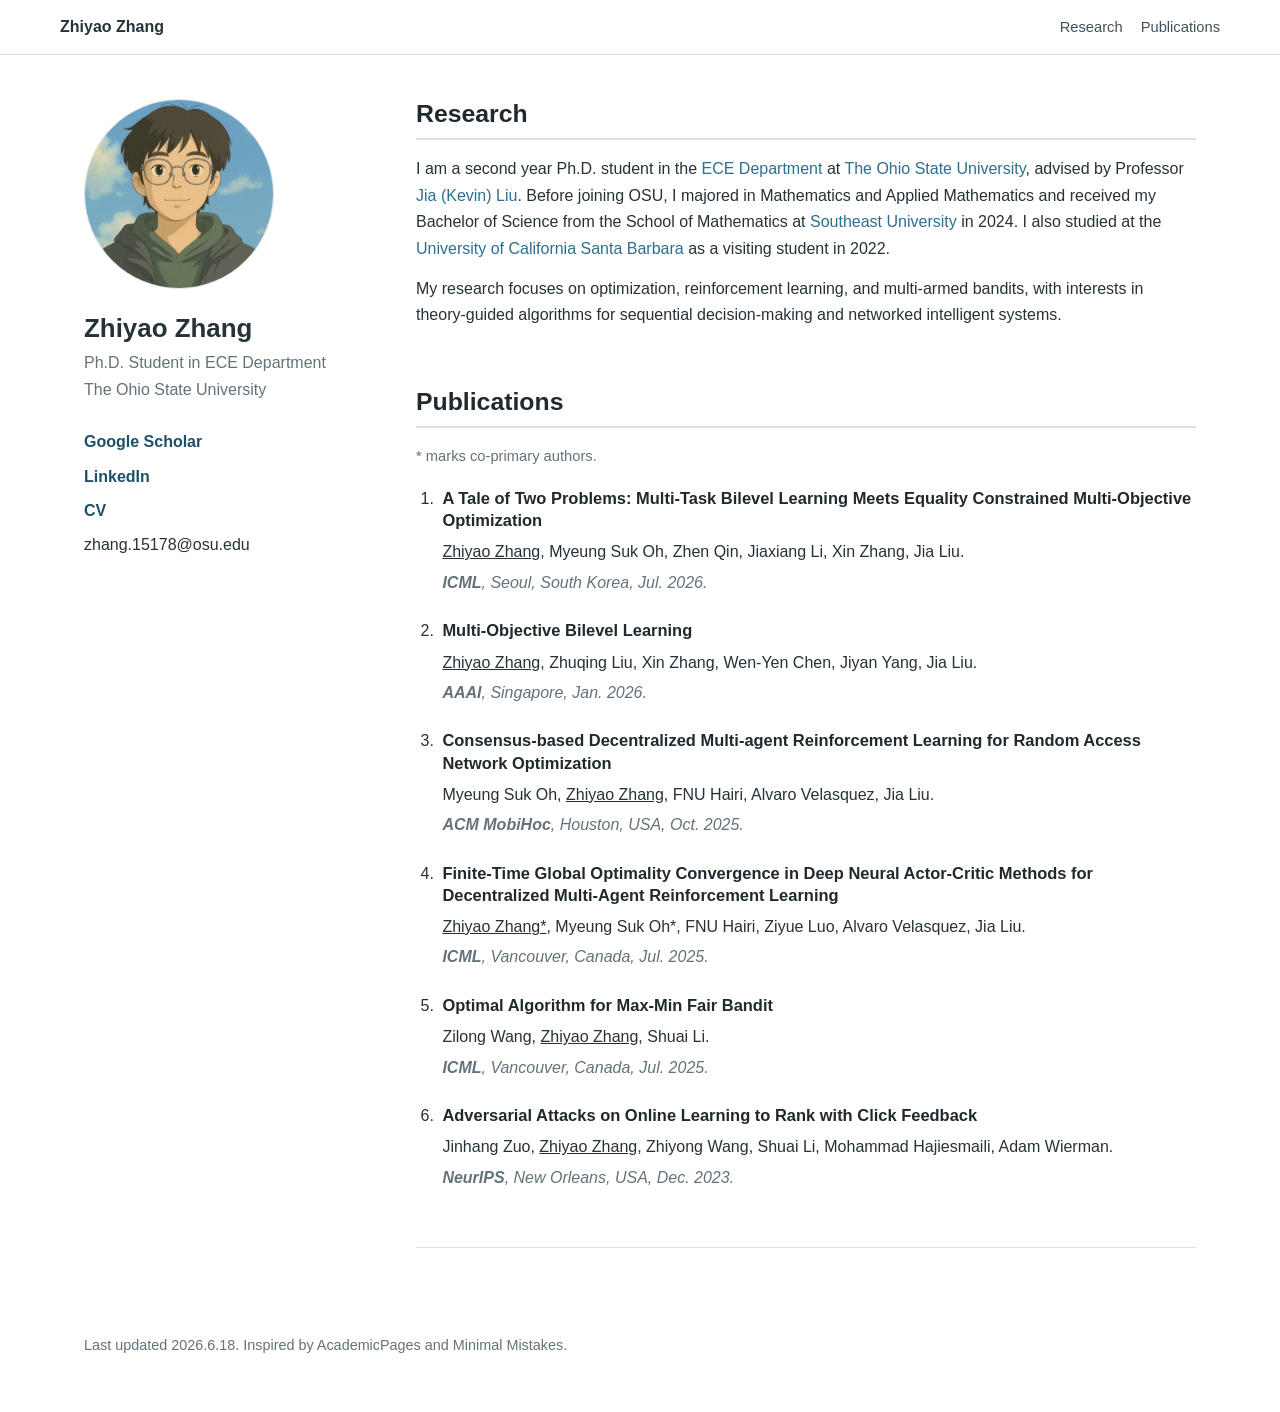
==== index.html @ c13c5237 "Change greeting from 'Hello' to 'Goodbye'" ====
<!doctype html>
<html lang="en">
  <head>
    <meta charset="utf-8">
    <meta name="viewport" content="width=device-width, initial-scale=1">
    <title>Zhiyao Zhang</title>
    <meta name="description" content="Academic homepage of Zhiyao Zhang, Ph.D. student at The Ohio State University.">
    <link rel="stylesheet" href="styles.css?v=20260618">
  </head>
  <body>
    <header class="site-header">
      <a class="brand" href="#top">Zhiyao Zhang</a>
      <nav aria-label="Primary navigation">
        <a href="#research">Research</a>
        <a href="#publications">Publications</a>
      </nav>
    </header>

    <main id="top" class="page">
      <aside class="profile" aria-label="Profile">
        <img
          class="portrait"
          src="[data-uri]"
          alt="Zhiyao Zhang"
        >
        <h1>Zhiyao Zhang</h1>
        <p class="role">Ph.D. Student in ECE Department</p>
        <p class="affiliation">The Ohio State University</p>

        <div class="profile-links">
          <a href="https://scholar.google.com/citations?user=uiGWW7kAAAAJ&hl=en">Google Scholar</a>
          <a href="http://www.linkedin.com/in/zhiyao-zhang-b09392335">LinkedIn</a>
          <a href="https://drive.google.com/file/d/1cWoQfifwnla6A6PEMswTmwXbbi5_dUFW/view?usp=sharing">CV</a>
          <span class="email" style="color: #263238; font-weight: 400;">zhang.15178@osu.edu</span>
        </div>
      </aside>

      <section class="content">
        <section id="research" class="section">
          <h2>Research</h2>
          <p>
            I am a second year Ph.D. student in the
            <a href="https://ece.osu.edu/">ECE Department</a> at
            <a href="https://www.osu.edu/">The Ohio State University</a>, advised by Professor
            <a href="https://kevinliu-osu.github.io/">Jia (Kevin) Liu</a>. Before joining OSU, I majored in
            Mathematics and Applied Mathematics and received my Bachelor of Science from the School of Mathematics at
            <a href="https://www.seu.edu.cn/">Southeast University</a> in 2024. I also studied at the
            <a href="https://www.ucsb.edu/">University of California Santa Barbara</a> as a visiting student in 2022.
          </p>
          <p>
            My research focuses on optimization, reinforcement learning, and multi-armed bandits, with interests in
            theory-guided algorithms for sequential decision-making and networked intelligent systems.
          </p>
        </section>

        <section id="publications" class="section">
          <h2>Publications</h2>
          <p class="note">* marks co-primary authors.</p>
          <ol class="publication-list">
            <li>
              <h3>A Tale of Two Problems: Multi-Task Bilevel Learning Meets Equality Constrained Multi-Objective Optimization</h3>
              <p><u>Zhiyao Zhang</u>, Myeung Suk Oh, Zhen Qin, Jiaxiang Li, Xin Zhang, Jia Liu.</p>
              <p class="venue"><strong>ICML</strong>, Seoul, South Korea, Jul. 2026.</p>
            </li>
            <li>
              <h3>Multi-Objective Bilevel Learning</h3>
              <p><u>Zhiyao Zhang</u>, Zhuqing Liu, Xin Zhang, Wen-Yen Chen, Jiyan Yang, Jia Liu.</p>
              <p class="venue"><strong>AAAI</strong>, Singapore, Jan. 2026.</p>
            </li>
            <li>
              <h3>Consensus-based Decentralized Multi-agent Reinforcement Learning for Random Access Network Optimization</h3>
              <p>Myeung Suk Oh, <u>Zhiyao Zhang</u>, FNU Hairi, Alvaro Velasquez, Jia Liu.</p>
              <p class="venue"><strong>ACM MobiHoc</strong>, Houston, USA, Oct. 2025.</p>
            </li>
            <li>
              <h3>Finite-Time Global Optimality Convergence in Deep Neural Actor-Critic Methods for Decentralized Multi-Agent Reinforcement Learning</h3>
              <p><u>Zhiyao Zhang*</u>, Myeung Suk Oh*, FNU Hairi, Ziyue Luo, Alvaro Velasquez, Jia Liu.</p>
              <p class="venue"><strong>ICML</strong>, Vancouver, Canada, Jul. 2025.</p>
            </li>
            <li>
              <h3>Optimal Algorithm for Max-Min Fair Bandit</h3>
              <p>Zilong Wang, <u>Zhiyao Zhang</u>, Shuai Li.</p>
              <p class="venue"><strong>ICML</strong>, Vancouver, Canada, Jul. 2025.</p>
            </li>
            <li>
              <h3>Adversarial Attacks on Online Learning to Rank with Click Feedback</h3>
              <p>Jinhang Zuo, <u>Zhiyao Zhang</u>, Zhiyong Wang, Shuai Li, Mohammad Hajiesmaili, Adam Wierman.</p>
              <p class="venue"><strong>NeurIPS</strong>, New Orleans, USA, Dec. 2023.</p>
            </li>
          </ol>
        </section>
      </section>
    </main>

    <footer class="site-footer">
      <p>Last updated 2026.6.18. Inspired by AcademicPages and Minimal Mistakes.</p>
    </footer>
  </body>
</html>
---- styles.css ----
:root {
  --text: #263238;
  --muted: #64727a;
  --line: #dbe2e6;
  --link: #2c6f8f;
  --link-dark: #1f5068;
  --accent: #9a3412;
  --background: #ffffff;
  --surface: #f7f9fa;
  --max-width: 1160px;
}

* {
  box-sizing: border-box;
}

html {
  scroll-behavior: smooth;
}

body {
  margin: 0;
  color: var(--text);
  background: var(--background);
  font-family: -apple-system, BlinkMacSystemFont, "Segoe UI", Roboto, Helvetica, Arial, sans-serif;
  font-size: 16px;
  line-height: 1.65;
}

a {
  color: var(--link);
  text-decoration: none;
}

a:hover {
  color: var(--link-dark);
  text-decoration: underline;
}

.site-header {
  position: sticky;
  top: 0;
  z-index: 10;
  display: flex;
  align-items: center;
  justify-content: space-between;
  gap: 24px;
  width: 100%;
  padding: 14px max(24px, calc((100vw - var(--max-width)) / 2));
  border-bottom: 1px solid var(--line);
  background: rgba(255, 255, 255, 0.94);
  backdrop-filter: blur(10px);
}

.brand {
  color: var(--text);
  font-weight: 700;
}

nav {
  display: flex;
  flex-wrap: wrap;
  justify-content: flex-end;
  gap: 18px;
  font-size: 0.92rem;
}

nav a {
  color: #42515a;
}

.page {
  display: grid;
  grid-template-columns: 280px minmax(0, 1fr);
  gap: 52px;
  max-width: var(--max-width);
  margin: 0 auto;
  padding: 44px 24px 24px;
}

.profile {
  position: sticky;
  top: 84px;
  align-self: start;
}

.portrait {
  display: block;
  width: 190px;
  aspect-ratio: 1;
  object-fit: cover;
  border-radius: 50%;
  border: 1px solid var(--line);
}

.profile h1 {
  margin: 24px 0 6px;
  font-size: 1.62rem;
  line-height: 1.2;
}

.role,
.affiliation {
  margin: 0;
  color: var(--muted);
}

.profile-links {
  display: grid;
  gap: 8px;
  margin-top: 26px;
}

.profile-links a {
  width: fit-content;
  color: var(--link-dark);
  font-weight: 600;
}

.profile-links .email {
  width: fit-content;
  color: var(--text);
  font-weight: 400;
}

.content {
  min-width: 0;
}

.section {
  padding: 0 0 34px;
  margin-bottom: 28px;
  border-bottom: 1px solid var(--line);
}

#research {
  border-bottom: 0;
  margin-bottom: 10px;
}

.section h2 {
  margin: 0 0 16px;
  padding-bottom: 8px;
  border-bottom: 2px solid var(--line);
  color: #20292e;
  font-size: 1.55rem;
  line-height: 1.25;
}

.section h3 {
  margin: 0 0 8px;
  color: #20292e;
  font-size: 1.03rem;
  line-height: 1.35;
}

.section p {
  margin: 0 0 14px;
}

.note {
  color: var(--muted);
  font-size: 0.92rem;
}

.publication-list {
  margin: 18px 0 0;
  padding-left: 1.4rem;
}

.publication-list li {
  margin-bottom: 22px;
  padding-left: 4px;
}

.publication-list p {
  margin-bottom: 4px;
}

.venue {
  color: var(--muted);
  font-style: italic;
}

.site-footer {
  max-width: var(--max-width);
  margin: 0 auto;
  padding: 20px 24px 40px;
  color: var(--muted);
  font-size: 0.9rem;
}

@media (max-width: 820px) {
  .site-header {
    position: static;
    align-items: flex-start;
    flex-direction: column;
    gap: 10px;
  }

  nav {
    justify-content: flex-start;
    gap: 12px 16px;
  }

  .page {
    grid-template-columns: 1fr;
    gap: 32px;
    padding-top: 28px;
  }

  .profile {
    position: static;
    display: grid;
    grid-template-columns: 126px minmax(0, 1fr);
    gap: 0 22px;
    align-items: start;
  }

  .portrait {
    grid-row: span 5;
    width: 126px;
  }

  .profile h1 {
    margin-top: 2px;
  }

  .profile-links {
    grid-column: 1 / -1;
  }
}

@media (max-width: 520px) {
  body {
    font-size: 15px;
  }

  .site-header,
  .page,
  .site-footer {
    padding-left: 18px;
    padding-right: 18px;
  }

  .profile {
    display: block;
  }

  .portrait {
    width: 142px;
  }
}
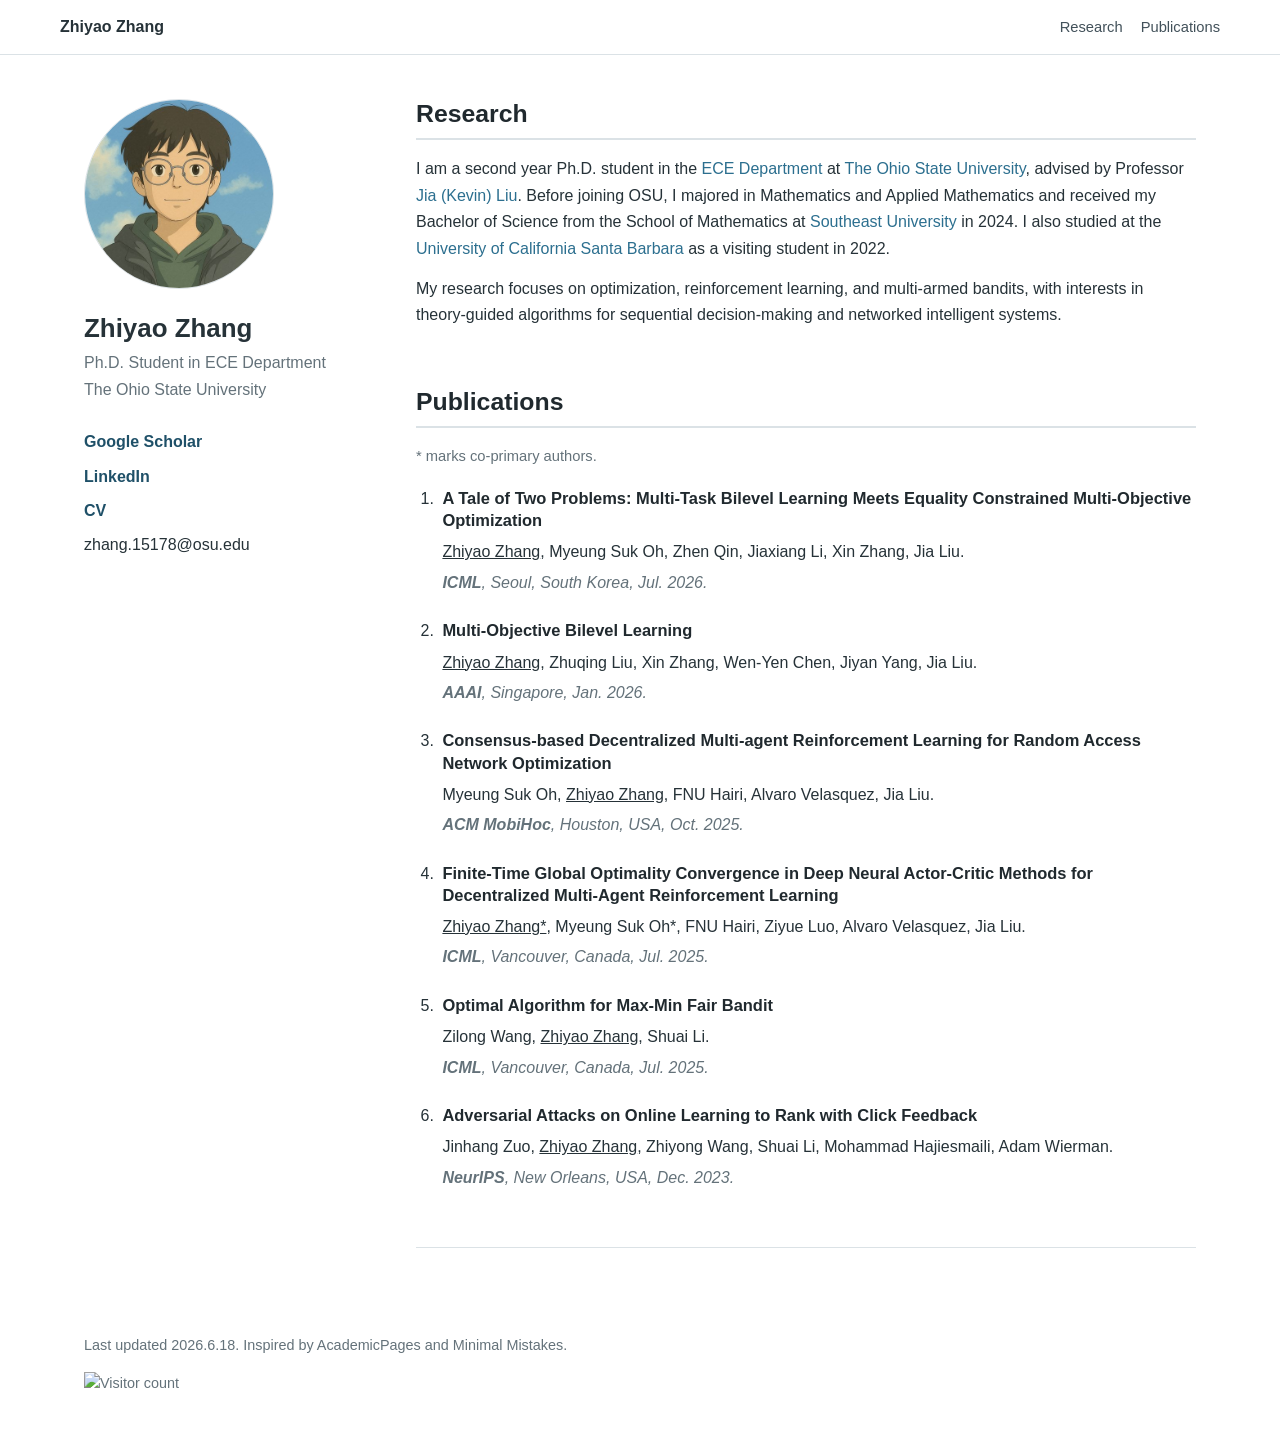
==== commit 69f62d05: "Add visit counter badge" ====
--- a/index.html
+++ b/index.html
@@ -4,6 +4,7 @@
     <meta charset="utf-8">
     <meta name="viewport" content="width=device-width, initial-scale=1">
     <title>Zhiyao Zhang</title>
+    <link rel="icon" type="image/png" href="[data-uri]">
     <meta name="description" content="Academic homepage of Zhiyao Zhang, Ph.D. student at The Ohio State University.">
     <link rel="stylesheet" href="styles.css?v=20260618">
   </head>
@@ -94,6 +95,7 @@
 
     <footer class="site-footer">
       <p>Last updated 2026.6.18. Inspired by AcademicPages and Minimal Mistakes.</p>
+      <p class="visit-counter"><img src="https://api.visitorbadge.io/api/visitors?path=https%3A%2F%2Fzhiyao-osu.github.io%2F&amp;label=Visits&amp;labelColor=%23ffffff&amp;countColor=%23263238" alt="Visitor count"></p>
     </footer>
   </body>
 </html>
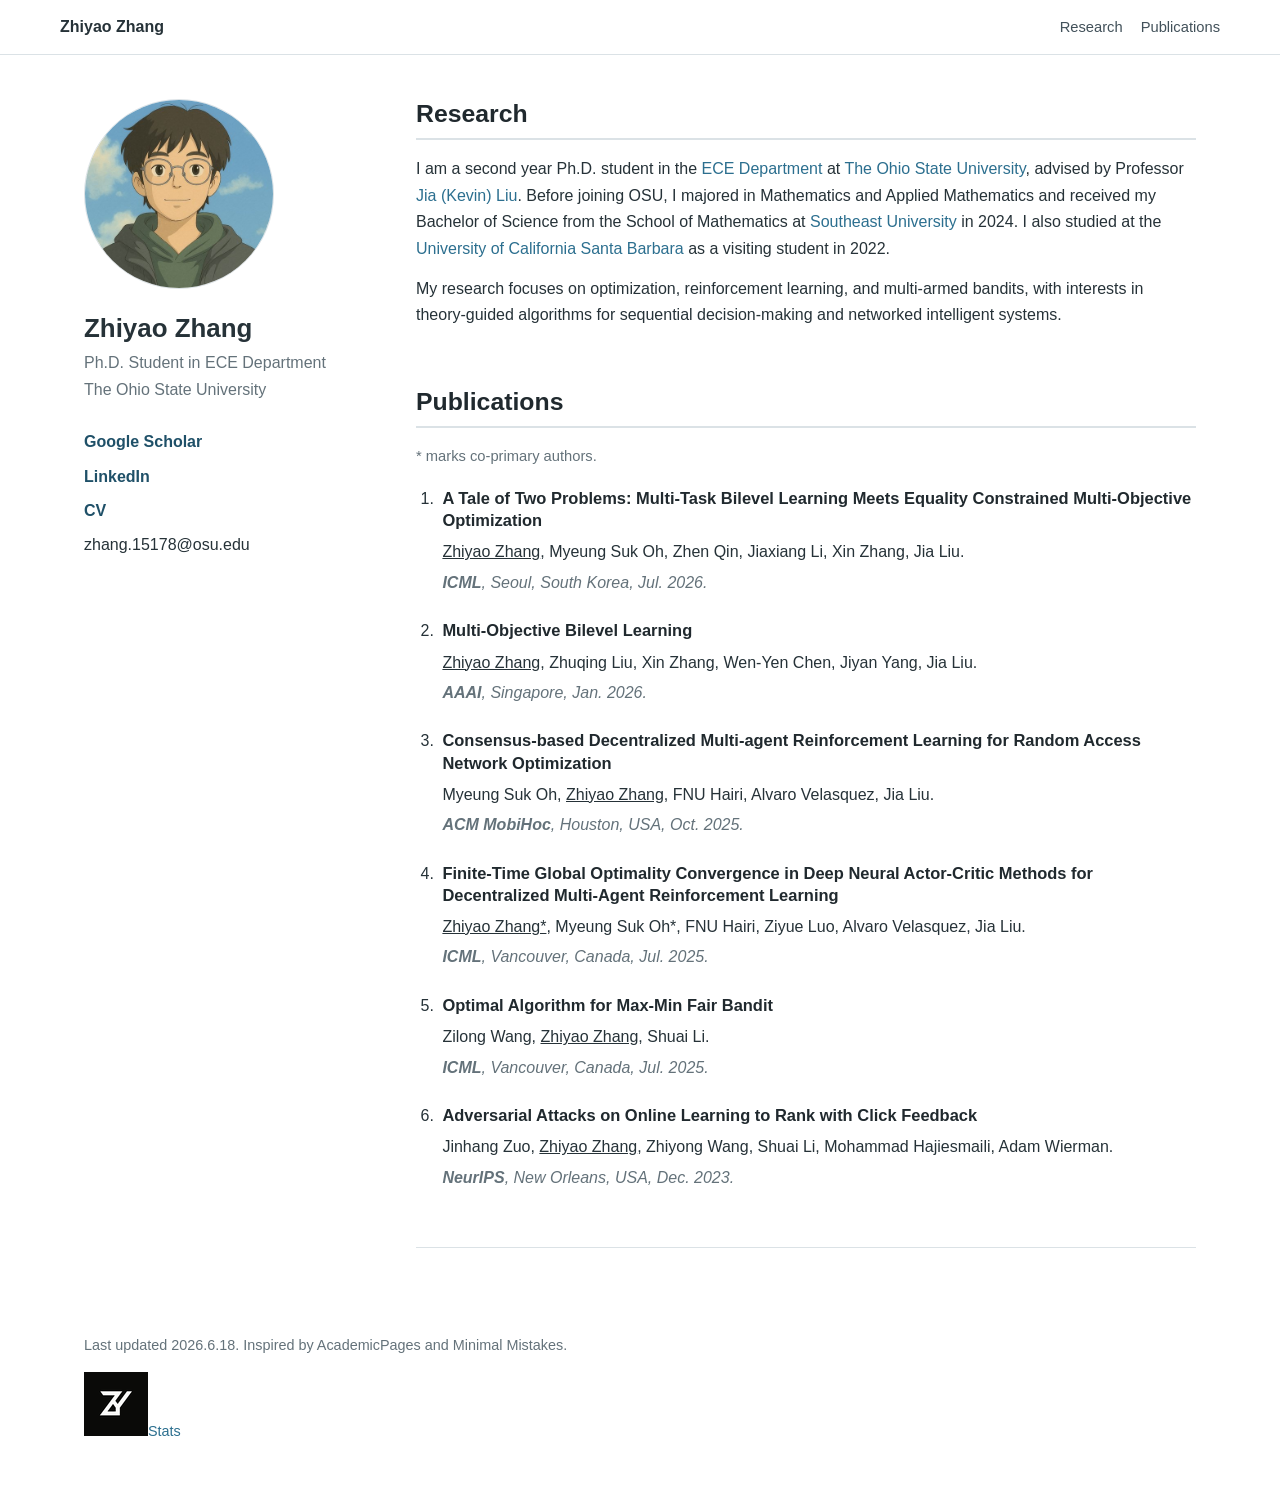
==== commit d8a5ac57: "Replace visitor badge with statistics link" ====
--- a/index.html
+++ b/index.html
@@ -95,7 +95,7 @@
 
     <footer class="site-footer">
       <p>Last updated 2026.6.18. Inspired by AcademicPages and Minimal Mistakes.</p>
-      <p class="visit-counter"><img src="https://api.visitorbadge.io/api/visitors?path=https%3A%2F%2Fzhiyao-osu.github.io%2F&amp;label=Visits&amp;labelColor=%23ffffff&amp;countColor=%23263238" alt="Visitor count"></p>
+      <p class="stats-link"><a href="stats.html" aria-label="View visitor statistics"><img src="[data-uri]" alt=""><span>Stats</span></a></p>
     </footer>
   </body>
 </html>
--- a/styles.css
+++ b/styles.css
@@ -190,6 +190,16 @@
   font-size: 0.9rem;
 }
 
+.visit-counter {
+  margin: 8px 0 0;
+}
+
+.visit-counter img {
+  display: inline-block;
+  height: 20px;
+}
+
+
 @media (max-width: 820px) {
   .site-header {
     position: static;
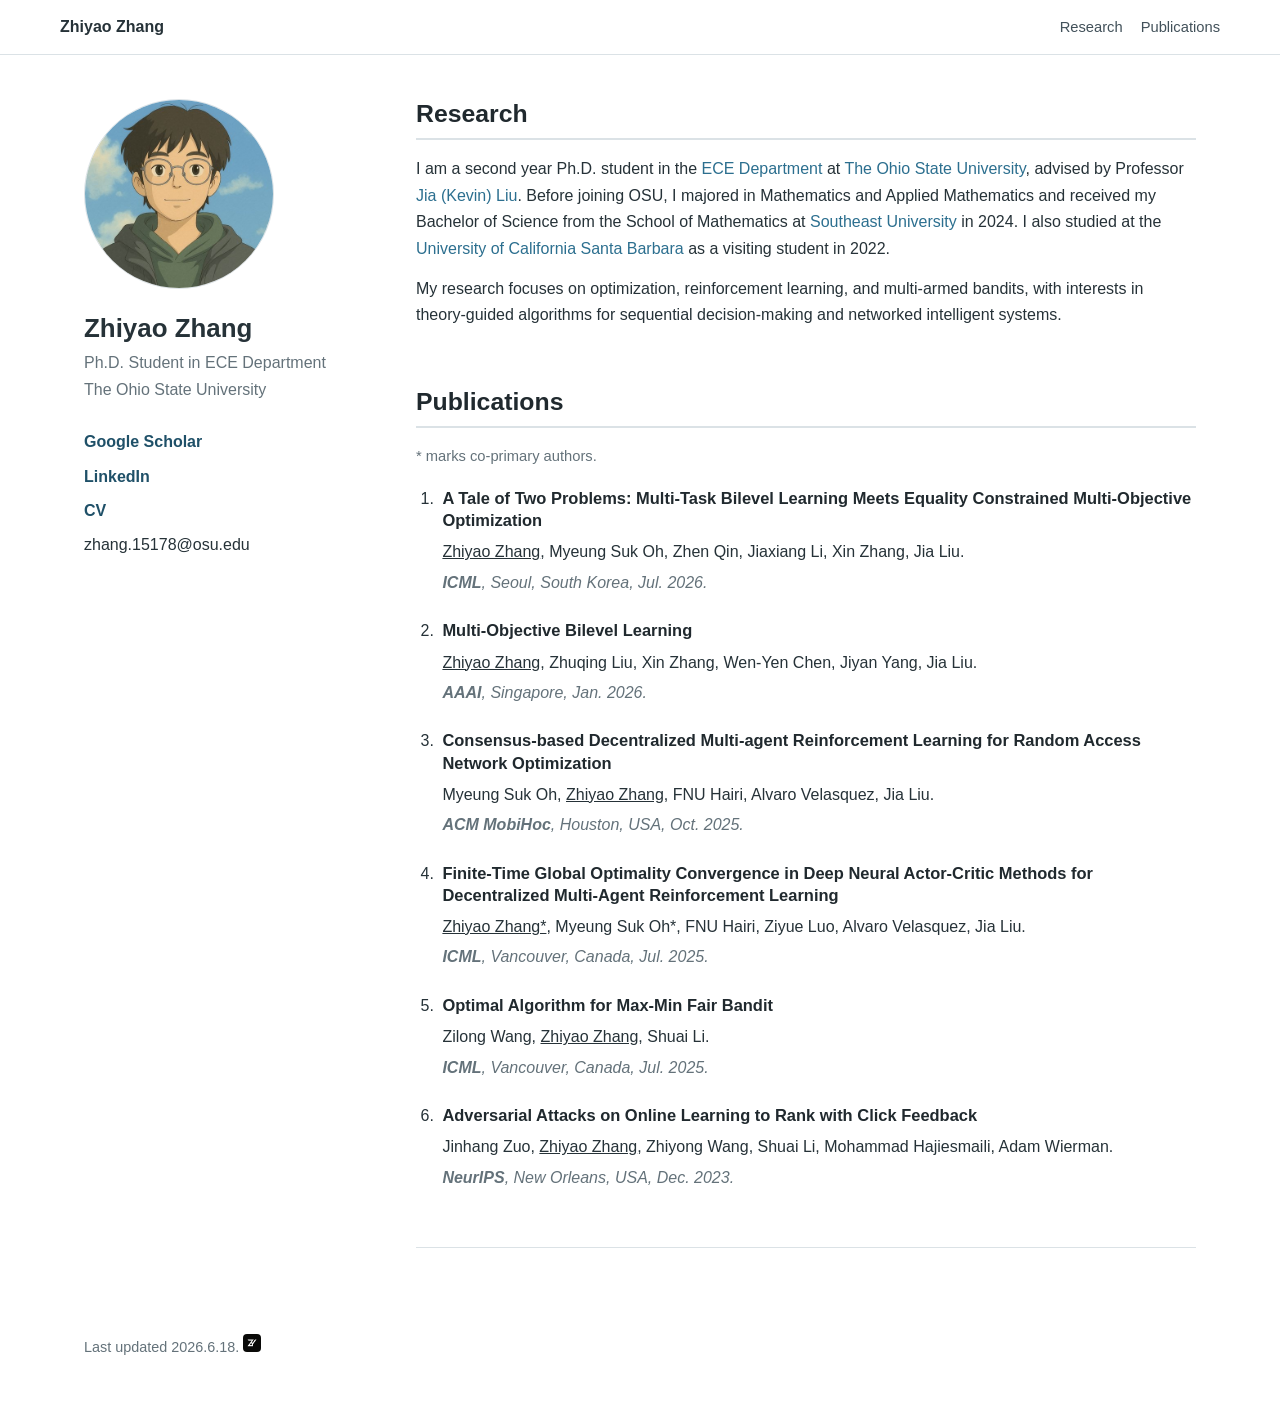
==== commit 6327e6fa: "Update footer with new statistics link" ====
--- a/index.html
+++ b/index.html
@@ -94,8 +94,7 @@
     </main>
 
     <footer class="site-footer">
-      <p>Last updated 2026.6.18. Inspired by AcademicPages and Minimal Mistakes.</p>
-      <p class="stats-link"><a href="stats.html" aria-label="View visitor statistics"><img src="[data-uri]" alt=""><span>Stats</span></a></p>
+      <p>Last updated 2026.6.18. <a class="stats-link" href="stats.html" aria-label="View visitor statistics"><img src="[data-uri]" alt=""></a></p>
     </footer>
   </body>
 </html>
--- a/styles.css
+++ b/styles.css
@@ -190,14 +190,74 @@
   font-size: 0.9rem;
 }
 
-.visit-counter {
-  margin: 8px 0 0;
-}
-
-.visit-counter img {
+.stats-link {
+  margin: 10px 0 0;
+}
+
+.stats-link a {
+  display: inline-flex;
+  align-items: center;
+  gap: 7px;
+  color: var(--link-dark);
+  font-weight: 600;
+}
+
+.stats-link img {
+  width: 18px;
+  height: 18px;
+  border-radius: 4px;
+}
+
+.stats-page {
+  max-width: 760px;
+  margin: 0 auto;
+  padding: 44px 24px 56px;
+}
+
+.stats-hero {
+  margin-bottom: 30px;
+}
+
+.stats-back {
   display: inline-block;
-  height: 20px;
-}
+  margin-bottom: 16px;
+  font-weight: 600;
+}
+
+.stats-hero h1 {
+  margin: 0;
+  color: #20292e;
+  font-size: 1.8rem;
+  line-height: 1.2;
+}
+
+.stats-panel {
+  padding: 24px 0;
+  border-top: 1px solid var(--line);
+}
+
+.stats-panel h2 {
+  margin: 0 0 12px;
+  color: #20292e;
+  font-size: 1.25rem;
+  line-height: 1.3;
+}
+
+.stats-widget,
+.stats-note {
+  margin: 0 0 14px;
+}
+
+.stats-widget img {
+  height: 22px;
+}
+
+.flag-counter img {
+  max-width: 100%;
+  height: auto;
+  border: 1px solid var(--line);
+}
+
 
 
 @media (max-width: 820px) {
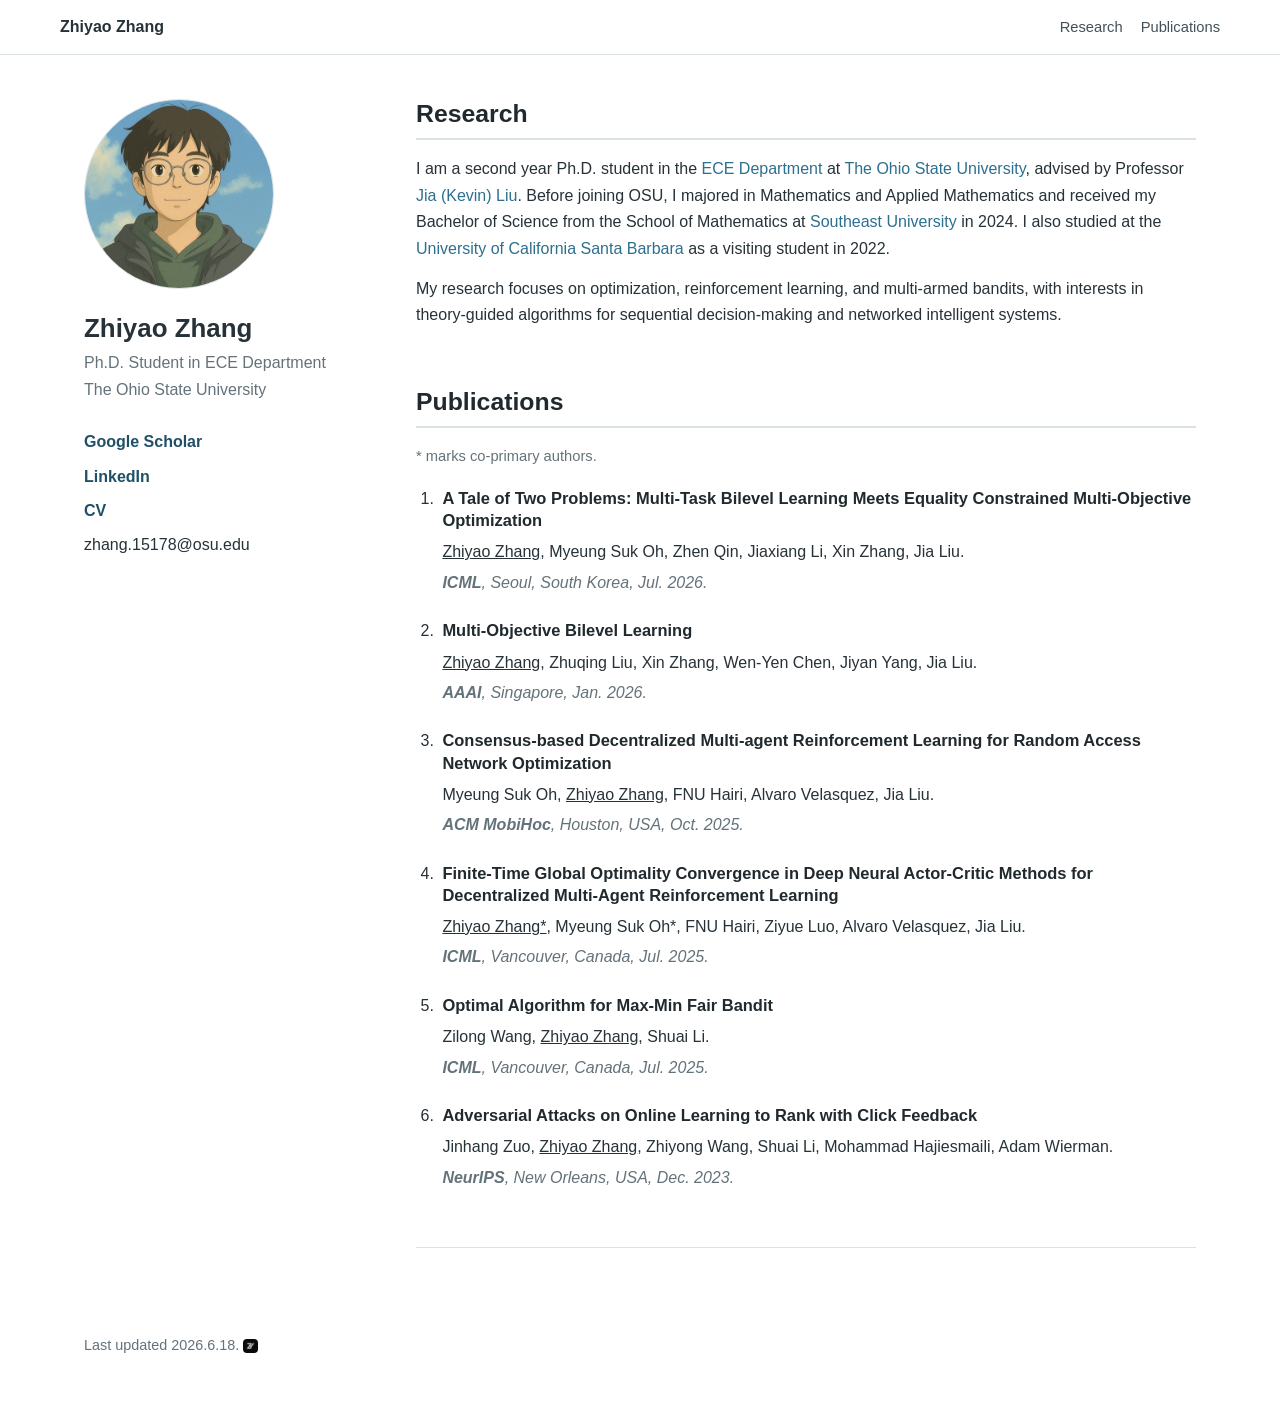
==== commit 34776e75: "Refresh footer style version" ====
--- a/index.html
+++ b/index.html
@@ -6,7 +6,7 @@
     <title>Zhiyao Zhang</title>
     <link rel="icon" type="image/png" href="[data-uri]">
     <meta name="description" content="Academic homepage of Zhiyao Zhang, Ph.D. student at The Ohio State University.">
-    <link rel="stylesheet" href="styles.css?v=20260618">
+    <link rel="stylesheet" href="styles.css?v=20260620-footer">
   </head>
   <body>
     <header class="site-header">
--- a/styles.css
+++ b/styles.css
@@ -191,20 +191,14 @@
 }
 
 .stats-link {
-  margin: 10px 0 0;
-}
-
-.stats-link a {
   display: inline-flex;
   align-items: center;
-  gap: 7px;
-  color: var(--link-dark);
-  font-weight: 600;
+  vertical-align: text-bottom;
 }
 
 .stats-link img {
-  width: 18px;
-  height: 18px;
+  width: 0.9rem;
+  height: 0.9rem;
   border-radius: 4px;
 }
 
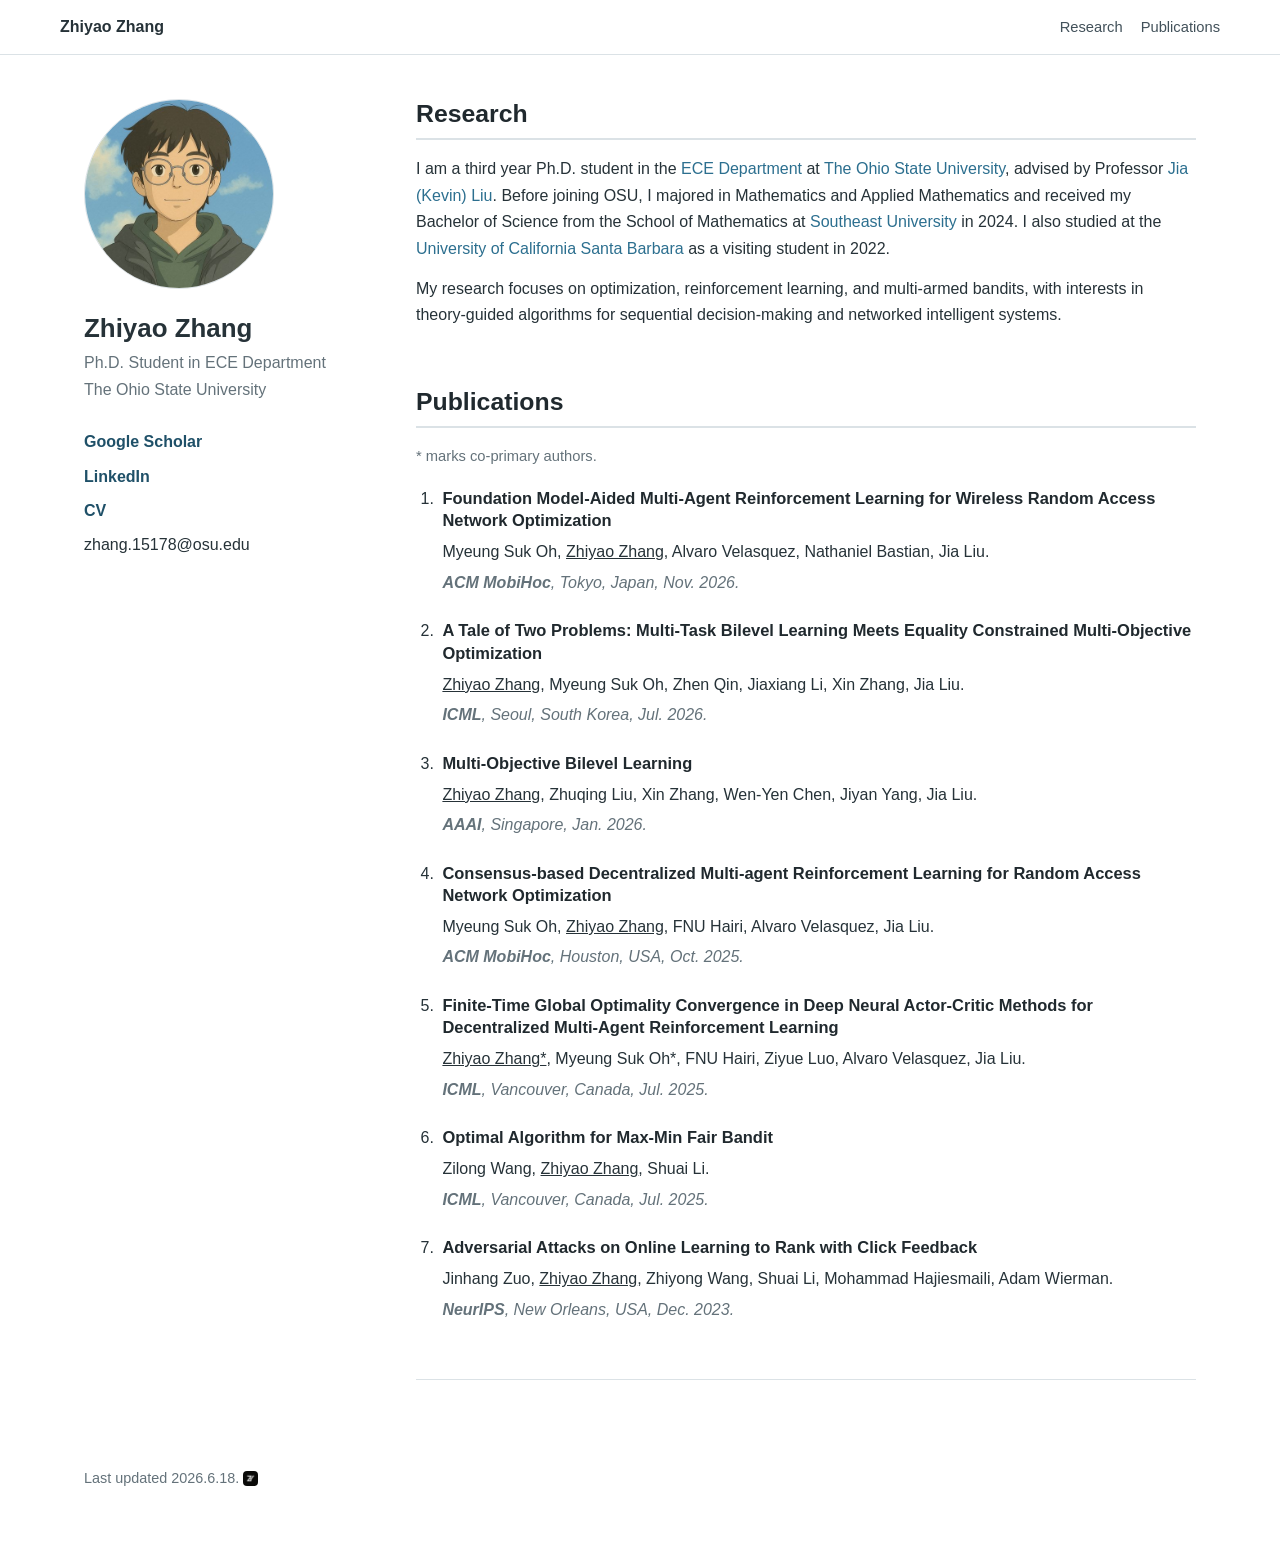
==== commit 2b24e7c9: "Update Ph.D. year and add publication information Updated academic status and added new publication " ====
--- a/index.html
+++ b/index.html
@@ -40,7 +40,7 @@
         <section id="research" class="section">
           <h2>Research</h2>
           <p>
-            I am a second year Ph.D. student in the
+            I am a third year Ph.D. student in the
             <a href="https://ece.osu.edu/">ECE Department</a> at
             <a href="https://www.osu.edu/">The Ohio State University</a>, advised by Professor
             <a href="https://kevinliu-osu.github.io/">Jia (Kevin) Liu</a>. Before joining OSU, I majored in
@@ -58,6 +58,11 @@
           <h2>Publications</h2>
           <p class="note">* marks co-primary authors.</p>
           <ol class="publication-list">
+            <li>
+              <h3>Foundation Model-Aided Multi-Agent Reinforcement Learning for Wireless Random Access Network Optimization</h3>
+              <p>Myeung Suk Oh, <u>Zhiyao Zhang</u>, Alvaro Velasquez, Nathaniel Bastian, Jia Liu.</p>
+              <p class="venue"><strong>ACM MobiHoc</strong>, Tokyo, Japan, Nov. 2026.</p>
+            </li>
             <li>
               <h3>A Tale of Two Problems: Multi-Task Bilevel Learning Meets Equality Constrained Multi-Objective Optimization</h3>
               <p><u>Zhiyao Zhang</u>, Myeung Suk Oh, Zhen Qin, Jiaxiang Li, Xin Zhang, Jia Liu.</p>
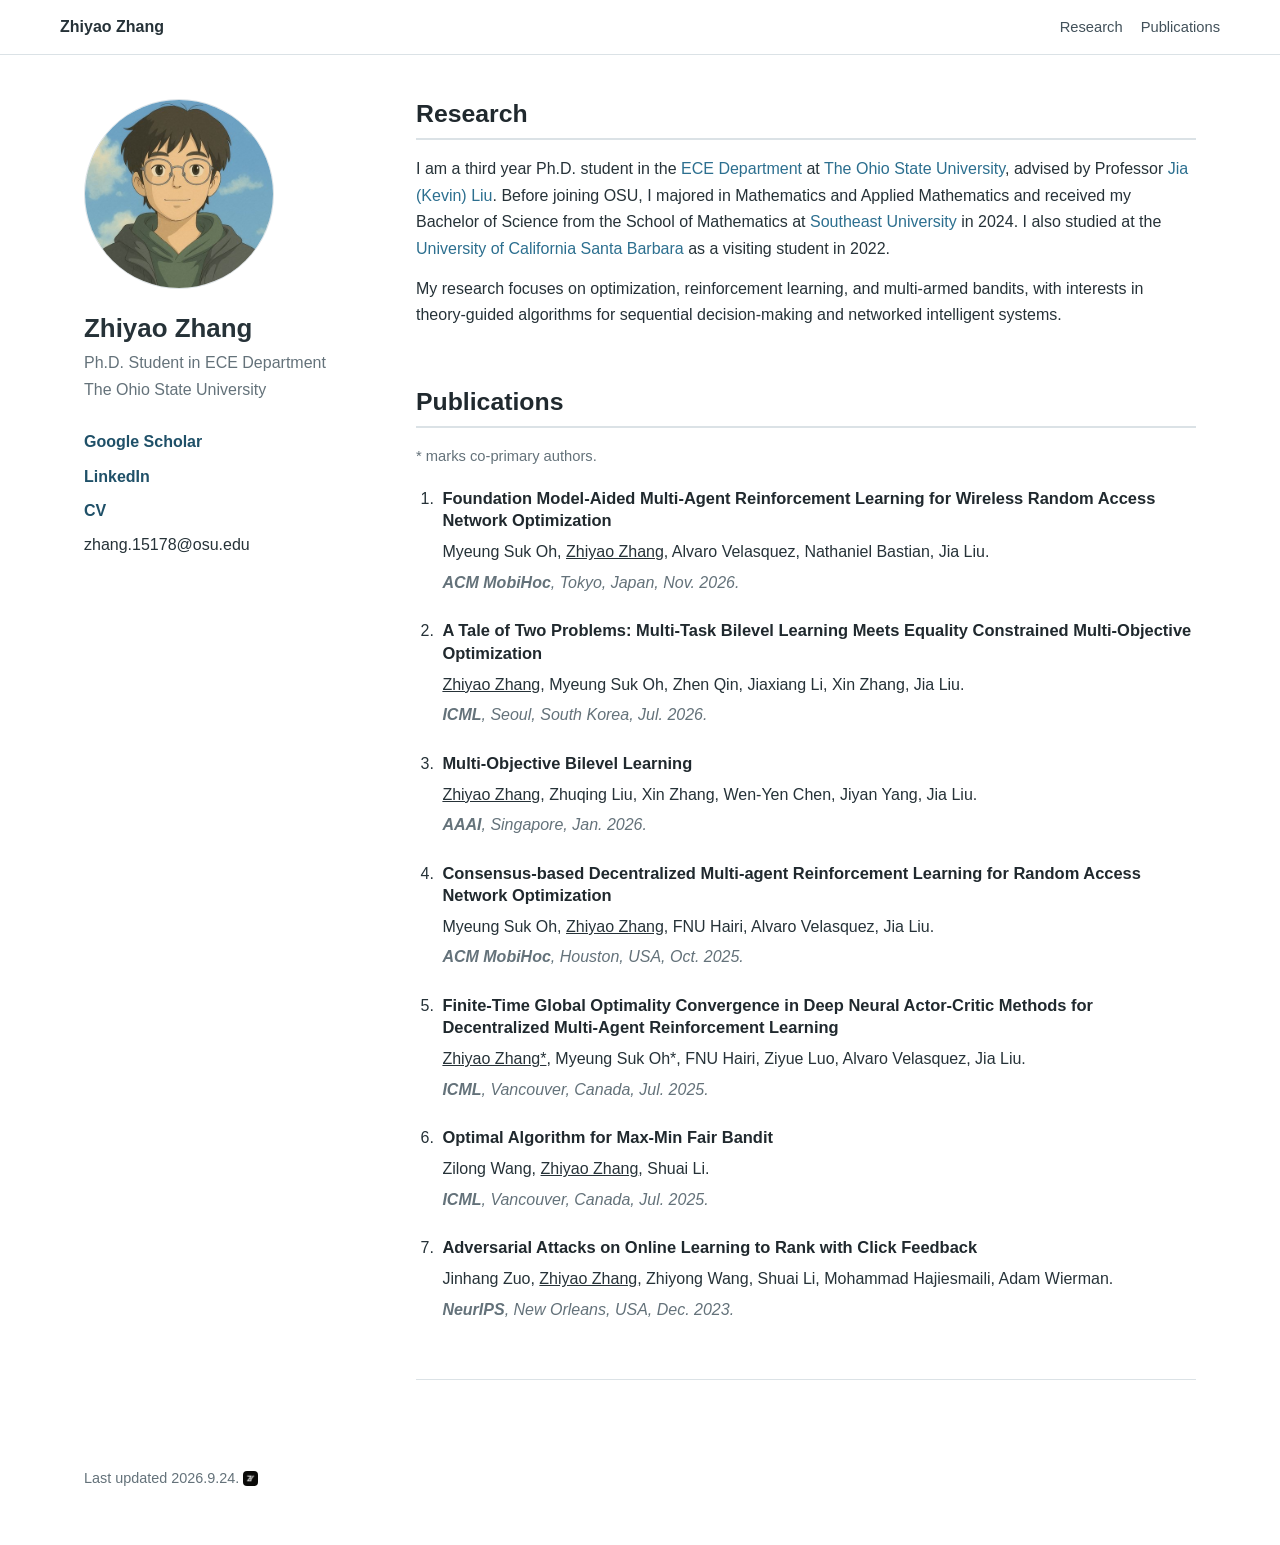
==== commit a10d8750: "Update footer last updated date" ====
--- a/index.html
+++ b/index.html
@@ -99,7 +99,7 @@
     </main>
 
     <footer class="site-footer">
-      <p>Last updated 2026.6.18. <a class="stats-link" href="stats.html" aria-label="View visitor statistics"><img src="[data-uri]" alt=""></a></p>
+      <p>Last updated 2026.9.24. <a class="stats-link" href="stats.html" aria-label="View visitor statistics"><img src="[data-uri]" alt=""></a></p>
     </footer>
   </body>
 </html>
